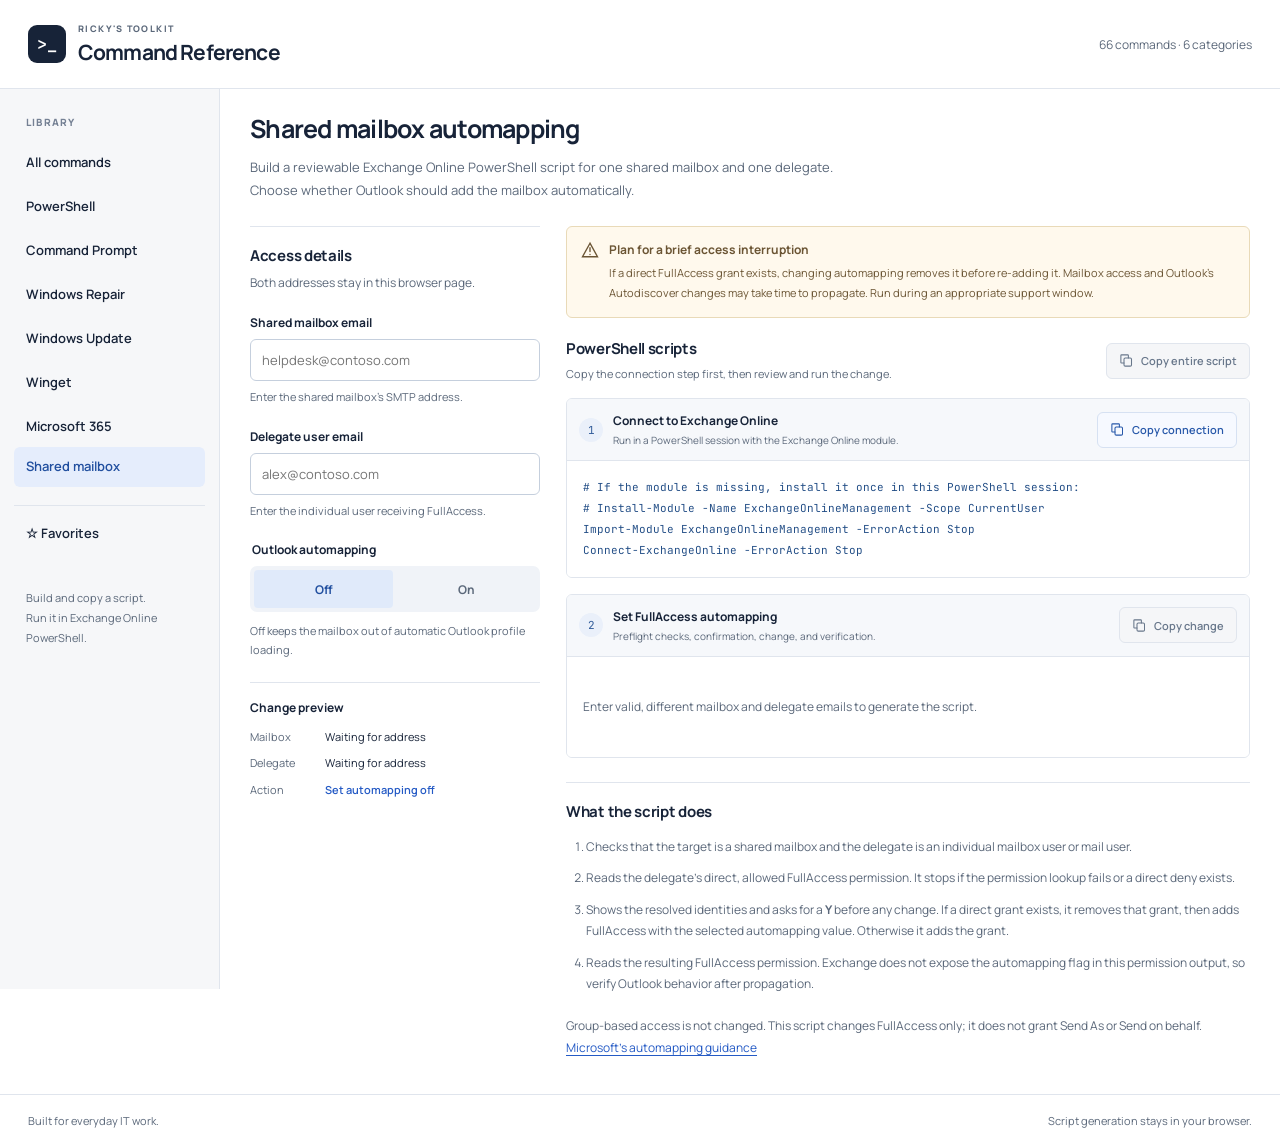
==== shared-mailbox-automapping.html @ ddc7a11f "Added Shared Mailbox" ====
<!DOCTYPE html>
<html lang="en">
<head>
  <meta charset="UTF-8">
  <meta name="viewport" content="width=device-width, initial-scale=1.0">
  <meta name="description" content="Build and copy an Exchange Online PowerShell script to set shared mailbox FullAccess automapping for an individual delegate.">
  <meta name="theme-color" content="#f6f8fc">
  <title>Shared mailbox automapping | Command Reference</title>
  <link rel="icon" type="image/png" href="/favicon.png">
  <link rel="preconnect" href="https://fonts.googleapis.com">
  <link rel="preconnect" href="https://fonts.gstatic.com" crossorigin>
  <link href="https://fonts.googleapis.com/css2?family=JetBrains+Mono:wght@400;600&family=Manrope:wght@400;500;600;700;800&display=swap" rel="stylesheet">
  <link rel="stylesheet" href="styles.css?v=7239e7bd9263">
  <link rel="stylesheet" href="mailbox.css?v=4a0f2095b883">
  <script src="commands.js?v=1d3e3747048d" defer></script>
  <script src="mailbox.js?v=70ed9d4d3bc2" defer></script>
</head>
<body class="mailbox-page">
  <a class="skip-link" href="#mailboxTool">Skip to mailbox tool</a>
  <div class="container">
    <header class="header">
      <div class="brand"><span class="brand-icon" aria-hidden="true">&gt;_</span><div><p class="eyebrow">RICKY'S TOOLKIT</p><a class="site-title" href="index.html">Command Reference</a></div></div>
      <p class="catalog-summary" id="catalogSummary"></p>
    </header>
    <div class="workspace">
      <aside class="sidebar" aria-label="Library navigation"><p class="nav-label">LIBRARY</p><nav id="filters" aria-label="Command categories"></nav><a class="library-tool-link" href="shared-mailbox-automapping.html" aria-current="page">Shared mailbox</a><a class="library-favorites-link" href="index.html#favorites">☆ Favorites</a><p class="sidebar-help">Build and copy a script.<br>Run it in Exchange Online PowerShell.</p></aside>
      <main class="library mailbox-tool" id="mailboxTool" tabindex="-1">
        <label class="mobile-category tool-category" for="toolCategory">Library<select id="toolCategory"></select></label>

    <div class="intro"><h1 class="tool-title">Shared mailbox automapping</h1><p>Build a reviewable Exchange Online PowerShell script for one shared mailbox and one delegate. Choose whether Outlook should add the mailbox automatically.</p></div>
    <div class="mailbox-workspace">
      <section class="panel form-panel" aria-labelledby="details-title">
        <header><h2 id="details-title">Access details</h2><p class="sub">Both addresses stay in this browser page.</p></header>
        <div class="field"><label class="field-label" for="mailbox">Shared mailbox email</label><input class="text-input" id="mailbox" type="email" inputmode="email" autocomplete="off" spellcheck="false" placeholder="helpdesk@contoso.com" aria-describedby="mailbox-hint" required><p class="hint" id="mailbox-hint">Enter the shared mailbox’s SMTP address.</p></div>
        <div class="field"><label class="field-label" for="delegate">Delegate user email</label><input class="text-input" id="delegate" type="email" inputmode="email" autocomplete="off" spellcheck="false" placeholder="alex@contoso.com" aria-describedby="delegate-hint" required><p class="hint" id="delegate-hint">Enter the individual user receiving FullAccess.</p></div>
        <fieldset><legend>Outlook automapping</legend><div class="segmented"><label><input type="radio" name="automapping" value="false" checked><span>Off</span></label><label><input type="radio" name="automapping" value="true"><span>On</span></label></div><p class="choice-note" id="choice-note">Off keeps the mailbox out of automatic Outlook profile loading.</p></fieldset>
        <div class="summary" aria-live="polite"><p class="summary-title">Change preview</p><dl><div><dt>Mailbox</dt><dd id="summary-mailbox">Waiting for address</dd></div><div><dt>Delegate</dt><dd id="summary-delegate">Waiting for address</dd></div><div><dt>Action</dt><dd id="summary-action">Set automapping off</dd></div></dl></div>
      </section>
      <section class="outputs" aria-labelledby="scripts-title">
        <div class="caution" role="note"><svg width="18" height="18" viewBox="0 0 24 24" fill="none" stroke="currentColor" stroke-width="1.8" aria-hidden="true"><path d="M12 3 2 21h20L12 3Z"/><path d="M12 9v5m0 4h.01" stroke-linecap="round"/></svg><div><strong>Plan for a brief access interruption</strong><p>If a direct FullAccess grant exists, changing automapping removes it before re-adding it. Mailbox access and Outlook’s Autodiscover changes may take time to propagate. Run during an appropriate support window.</p></div></div>
        <div class="outputs-heading"><div><h2 id="scripts-title">PowerShell scripts</h2><p>Copy the connection step first, then review and run the change.</p></div><div class="actions"><button class="button primary" id="copy-all" type="button" disabled><svg viewBox="0 0 24 24" fill="none" stroke="currentColor" stroke-width="1.7" aria-hidden="true"><rect x="8" y="8" width="12" height="13" rx="2"/><path d="M15 8V4a1 1 0 0 0-1-1H4a1 1 0 0 0-1 1v11a1 1 0 0 0 1 1h4" stroke-linecap="round"/></svg>Copy entire script</button></div></div>
        <article class="panel script-panel" aria-labelledby="connect-title"><div class="script-head"><div class="script-heading"><span class="step" aria-hidden="true">1</span><div><h3 id="connect-title">Connect to Exchange Online</h3><p>Run in a PowerShell session with the Exchange Online module.</p></div></div><button class="button" id="copy-connect" type="button"><svg viewBox="0 0 24 24" fill="none" stroke="currentColor" stroke-width="1.7" aria-hidden="true"><rect x="8" y="8" width="12" height="13" rx="2"/><path d="M15 8V4a1 1 0 0 0-1-1H4a1 1 0 0 0-1 1v11a1 1 0 0 0 1 1h4" stroke-linecap="round"/></svg>Copy connection</button></div><pre id="connect-code" tabindex="0"></pre></article>
        <article class="panel script-panel" aria-labelledby="change-title"><div class="script-head"><div class="script-heading"><span class="step" aria-hidden="true">2</span><div><h3 id="change-title">Set FullAccess automapping</h3><p>Preflight checks, confirmation, change, and verification.</p></div></div><button class="button" id="copy-change" type="button" disabled><svg viewBox="0 0 24 24" fill="none" stroke="currentColor" stroke-width="1.7" aria-hidden="true"><rect x="8" y="8" width="12" height="13" rx="2"/><path d="M15 8V4a1 1 0 0 0-1-1H4a1 1 0 0 0-1 1v11a1 1 0 0 0 1 1h4" stroke-linecap="round"/></svg>Copy change</button></div><pre id="change-code" class="empty" tabindex="0">Enter valid mailbox and delegate emails to generate the script.</pre></article>
        <div class="explainer"><h2>What the script does</h2><ol><li>Checks that the target is a shared mailbox and the delegate is an individual mailbox user or mail user.</li><li>Reads the delegate’s direct, allowed FullAccess permission. It stops if the permission lookup fails or a direct deny exists.</li><li>Shows the resolved identities and asks for a <strong>Y</strong> before any change. If a direct grant exists, it removes that grant, then adds FullAccess with the selected automapping value. Otherwise it adds the grant.</li><li>Reads the resulting FullAccess permission. Exchange does not expose the automapping flag in this permission output, so verify Outlook behavior after propagation.</li></ol></div>
        <p class="foot">Group-based access is not changed. This script changes FullAccess only; it does not grant Send As or Send on behalf. <a href="https://learn.microsoft.com/en-us/powershell/module/exchangepowershell/add-mailboxpermission?view=exchange-ps" target="_blank" rel="noopener noreferrer">Microsoft’s automapping guidance</a></p>
      </section>
    </div>
  
        <noscript><p>Enable JavaScript to generate and copy the mailbox scripts.</p></noscript>
      </main>
    </div>
    <footer>Built for everyday IT work. <span>Script generation stays in your browser.</span></footer>
  </div>
  <div id="copy-status" role="status" aria-live="polite" aria-atomic="true"></div>
</body>
</html>
---- styles.css ----
:root { color-scheme:light; --ink:#172338; --muted:#5b687a; --blue:#245ac5; --border:#e0e5ed; font-family:'Manrope',sans-serif; color:var(--ink); background:#fff; }
* { box-sizing:border-box; }
body { margin:0; }
button,input,select { font:inherit; }
button { cursor:pointer; color:var(--ink); background:#fff; border:1px solid var(--border); border-radius:6px; min-height:34px; padding:6px 12px; font-weight:600; }
button:hover { background:#f0f4fa; }
:focus-visible { outline:3px solid #3478ed; outline-offset:2px; }
[hidden] { display:none!important; }
a { color:var(--blue); text-underline-offset:3px; }
.container { max-width:1600px; margin:auto; }
.header { display:flex; align-items:center; justify-content:space-between; gap:16px; padding:22px 28px; border-bottom:1px solid var(--border); }
.brand { display:flex; align-items:center; gap:12px; }
.brand-icon { display:grid; place-items:center; width:38px; height:38px; border-radius:9px; color:#fff; background:var(--ink); font:600 17px 'JetBrains Mono',monospace; flex-shrink:0; }
.eyebrow { margin:0 0 3px; font-size:9px; letter-spacing:.16em; font-weight:800; color:var(--muted); }
h1 { font-size:21px; letter-spacing:-.04em; margin:0; }
.catalog-summary { font-size:12px; color:var(--muted); }
.workspace { display:grid; grid-template-columns:220px minmax(0,1fr); min-height:calc(100vh - 155px); }
.sidebar { background:#f6f7f9; border-right:1px solid var(--border); padding:26px 14px; position:sticky; top:0; align-self:start; height:100vh; max-height:100vh; overflow:auto; }
.nav-label { font-size:10px; font-weight:800; color:#758194; letter-spacing:.12em; margin:0 12px 14px; }
#filters { display:flex; flex-direction:column; gap:4px; }
#filters button { text-align:left; border:0; background:transparent; font-size:13px; padding:10px 12px; min-height:40px; }
#filters button:hover { background:#eaeef5; }
#filters button[aria-pressed='true'] { background:#e5edfc; color:#214f9f; }
#favoritesOnly { width:100%; text-align:left; border:0; border-top:1px solid var(--border); border-radius:0; margin-top:18px; padding:18px 12px 12px; background:transparent; font-size:13px; }
#favoritesOnly[aria-pressed='true'] { color:var(--blue); background:#e5edfc; }
.sidebar-help { font-size:11px; line-height:1.8; color:var(--muted); padding:12px; margin-top:24px; }
.library { min-width:0; padding:24px 30px; }
.search-panel { position:sticky; top:0; z-index:5; padding:12px 0; margin-top:-12px; background:#fff; }
.search-box { display:flex; gap:10px; align-items:center; background:#f6f8fb; border:1px solid #d5dce7; border-radius:8px; padding:0 12px; }
.search-box:focus-within { border-color:var(--blue); box-shadow:0 0 0 3px #245ac515; }
.search-icon { font-size:24px; color:var(--muted); }
input { border:0; background:transparent; width:100%; min-width:0; padding:12px 0; font-size:14px; color:var(--ink); }
input:focus { outline:none; }
input::-webkit-search-cancel-button { display:none; }
#clearSearch { border:0; font-size:12px; background:transparent; }
kbd { font:11px 'JetBrains Mono',monospace; border:1px solid var(--border); padding:3px 6px; border-radius:4px; color:var(--muted); background:white; }
.mobile-category { display:none; }
.results-toolbar { display:flex; align-items:center; justify-content:space-between; gap:12px; padding:10px 0 20px; }
#resultCount { font-size:12px; color:var(--muted); margin:0; }
.results-hint { font-size:11px; color:#6c788a; }
.category-section { margin-bottom:28px; }
.category-header { display:flex; align-items:center; gap:9px; margin-bottom:10px; }
h2 { margin:0; font-size:15px; letter-spacing:-.02em; }
.category-count { font-size:11px; padding:2px 6px; background:#f0f3f8; border-radius:4px; color:var(--muted); }
.command-list { margin:0; padding:0; list-style:none; border-top:1px solid var(--border); }
.command-row { border-bottom:1px solid var(--border); scroll-margin-top:90px; }
.command-row:target { background:#f5f8ff; }
.row-summary { display:flex; align-items:center; gap:8px; min-height:58px; padding:6px 4px; }
.row-summary:hover { background:#f8faff; }
.favorite-btn { flex-shrink:0; font-size:19px; padding:3px 5px; min-width:28px; border:0; background:transparent; color:#7b8798; }
.favorite-btn[aria-pressed='true'] { color:#a36a12; }
.row-toggle { display:flex; align-items:center; gap:18px; min-width:0; flex:1; border:0; background:transparent; text-align:left; padding:9px 0; border-radius:3px; }
.row-toggle:hover { background:transparent; }
.row-name { width:235px; flex-shrink:0; font-size:13px; font-weight:700; line-height:1.5; }
.code-preview { min-width:0; flex:1; overflow:hidden; white-space:nowrap; text-overflow:ellipsis; font:12px 'JetBrains Mono',monospace; color:#5b6c83; font-weight:400; }
.chevron { font-size:22px; color:#7c899d; line-height:1; }
.row-toggle[aria-expanded='true'] .chevron { transform:rotate(90deg); }
.row-actions { flex-shrink:0; }
.row-actions button { font-size:12px; color:#2758a9; background:#f6f9ff; border-color:#d6e1f2; min-width:62px; }
.row-actions button:hover { background:#e7effd; }
.row-details { padding:10px 20px 20px 40px; background:#f9fbfe; border-top:1px solid #edf1f6; }
.badges { display:flex; flex-wrap:wrap; gap:6px; margin-bottom:12px; }
.badge { padding:3px 7px; font-size:11px; color:#50617a; border-radius:4px; background:#eaf0f8; }
.badge.attention { color:#854d0e; background:#fff1d0; }
pre { font:13px/1.8 'JetBrains Mono',monospace; color:#244f87; margin:0 0 12px; padding:14px; background:white; border:1px solid #dfe6ef; border-radius:6px; overflow-x:auto; white-space:pre-wrap; overflow-wrap:anywhere; }
pre.nowrap { white-space:pre; overflow-wrap:normal; }
.command-description { font-size:13px; color:var(--muted); line-height:1.7; margin:0 0 12px; }
.card-footer { display:flex; align-items:center; flex-wrap:wrap; gap:18px; font-size:12px; }
.card-footer button { border:0; color:var(--blue); background:transparent; font-size:12px; padding:3px 0; }
.card-footer a { text-decoration:none; }
.card-footer a:hover { text-decoration:underline; }
.reviewed { font-size:11px; color:var(--muted); }
.workflow-label { font-size:10px; color:#526d94; background:#edf3fd; border-radius:4px; padding:3px 6px; margin-left:auto; }
.workflow-note { margin:0 0 12px; font-size:12px; line-height:1.7; color:var(--muted); }
.step-number { width:24px; height:24px; display:grid; place-items:center; flex-shrink:0; font:600 11px 'JetBrains Mono',monospace; background:#eaf0fa; border:1px solid #d9e2ef; border-radius:50%; color:#305b99; }
.workflow .row-toggle { gap:12px; }
.workflow .row-name { width:210px; }
#noResults { text-align:center; padding:50px 16px; color:var(--muted); font-size:13px; }
footer { padding:18px 28px; display:flex; justify-content:space-between; gap:12px; border-top:1px solid var(--border); font-size:11px; color:var(--muted); }
#copyStatus:not(:empty) { position:fixed; bottom:20px; left:50%; transform:translateX(-50%); width:max-content; max-width:calc(100% - 24px); padding:12px 18px; border-radius:8px; background:var(--ink); color:#fff; font-size:13px; z-index:10; }
.sr-only { position:absolute; width:1px; height:1px; padding:0; overflow:hidden; clip:rect(0,0,0,0); white-space:nowrap; }
.skip-link { position:fixed; top:-100px; left:12px; padding:12px; background:white; z-index:20; }
.skip-link:focus { top:12px; }
.library-tool-link,#filters a,.library-favorites-link { display:block; color:var(--ink); text-decoration:none; font-size:13px; font-weight:600; padding:10px 12px; border-radius:6px; min-height:40px; }
.library-tool-link:hover,#filters a:hover,.library-favorites-link:hover { background:#eaeef5; }
.library-tool-link[aria-current='page'] { background:#e5edfc; color:#214f9f; }
.library-favorites-link { margin-top:18px; border-top:1px solid var(--border); padding-top:18px; border-radius:0; }
@media(max-width:700px) { .sidebar>.library-tool-link { display:inline-block; } .mailbox-page .sidebar>.library-tool-link { display:none; } .library-favorites-link { display:inline-block; margin:0; border:0; padding:10px 0; } }
@media(max-width:1100px) { .workspace { grid-template-columns:190px minmax(0,1fr); } .library { padding:22px; } .row-toggle { gap:8px; flex-wrap:wrap; position:relative; padding-right:20px; } .row-name,.workflow .row-name { width:auto; flex:1; } .code-preview { flex-basis:100%; font-size:11px; } .chevron { position:absolute; right:0; top:10px; } .workflow .code-preview { margin-left:36px; } }
@media(max-width:700px) { .header { padding:18px 16px; } h1 { font-size:18px; } .catalog-summary { display:none; } .workspace { display:block; } .sidebar { height:auto; position:static; padding:0 16px; border-right:0; border-bottom:1px solid var(--border); background:#f6f7f9; } .nav-label,#filters,.sidebar-help { display:none; } #favoritesOnly { margin:0; border:0; padding:10px 0; width:auto; min-height:44px; } .library { padding:16px; } .search-panel { padding:10px 0; } .mobile-category { display:flex; align-items:center; gap:12px; font-size:12px; margin-top:10px; color:var(--muted); } select { flex:1; min-width:0; padding:8px; min-height:40px; background:white; border:1px solid var(--border); border-radius:6px; color:var(--ink); } .results-hint { display:none; } .results-toolbar { padding:8px 0 18px; } .row-summary { gap:4px; padding:6px 0; } .row-name { font-size:12px; } .favorite-btn { min-width:24px; padding:3px; min-height:44px; } .row-actions button { padding:6px 8px; min-width:52px; min-height:44px; } .row-details { padding:14px 10px; } .search-box kbd { display:none; } footer { padding:16px; flex-direction:column; } .command-row { scroll-margin-top:140px; } }
@media(prefers-reduced-motion:reduce) { *,*::before,*::after { scroll-behavior:auto!important; transition:none!important; animation:none!important; } }
---- mailbox.css ----
.site-title { color:var(--ink); text-decoration:none; font-size:21px; font-weight:700; letter-spacing:-.04em; }
.mailbox-tool { font-size:13px; }
.mailbox-tool .intro { margin-bottom:24px; max-width:75ch; }
.mailbox-tool .tool-title { font-size:25px; line-height:1.3; margin:0 0 10px; letter-spacing:-.03em; }
.mailbox-tool .intro p { color:var(--muted); font-size:13px; line-height:1.8; margin:0; }
.mailbox-workspace { display:grid; grid-template-columns:290px minmax(0,1fr); gap:26px; align-items:start; }
.mailbox-tool .form-panel { border-top:1px solid var(--border); padding-top:18px; position:sticky; top:22px; }
.mailbox-tool h2 { font-size:15px; line-height:1.5; margin:0 0 5px; }
.mailbox-tool .sub { color:var(--muted); font-size:12px; line-height:1.6; margin:0; }
.mailbox-tool .field { margin-top:22px; }
.mailbox-tool .field-label,.mailbox-tool legend { display:block; font-size:12px; font-weight:700; margin-bottom:8px; }
.mailbox-tool .text-input { width:100%; min-width:0; height:42px; padding:0 11px; border:1px solid #c5cfdd; border-radius:6px; background:#fff; color:var(--ink); font-size:13px; caret-color:var(--blue); }
.mailbox-tool .text-input:focus { outline:2px solid var(--blue); outline-offset:2px; }
.mailbox-tool .text-input[aria-invalid='true'] { border-color:#ad3a2b; }
.mailbox-tool .hint { color:var(--muted); font-size:11px; line-height:1.6; margin:7px 0 0; }
.mailbox-tool .hint.error { color:#a02f28; }
.mailbox-tool fieldset { border:0; margin:22px 0 0; padding:0; min-width:0; }
.mailbox-tool .segmented { display:grid; grid-template-columns:1fr 1fr; gap:4px; background:#f0f3f8; padding:4px; border-radius:7px; }
.mailbox-tool .segmented label { position:relative; }
.mailbox-tool .segmented input { position:absolute; opacity:0; inset:0; width:100%; height:100%; margin:0; cursor:pointer; }
.mailbox-tool .segmented span { display:grid; place-items:center; min-height:38px; color:var(--muted); border-radius:4px; font-weight:700; font-size:12px; }
.mailbox-tool .segmented input:checked+span { background:#e0eafa; color:#214f9f; }
.mailbox-tool .segmented input:focus-visible+span { outline:3px solid #3478ed; outline-offset:2px; }
.mailbox-tool .choice-note { font-size:11px; color:var(--muted); line-height:1.7; margin:10px 0 0; }
.mailbox-tool .summary { border-top:1px solid var(--border); padding-top:16px; margin-top:22px; }
.mailbox-tool .summary-title { font-size:12px; font-weight:700; margin:0 0 12px; }
.mailbox-tool dl { margin:0; display:grid; gap:9px; }
.mailbox-tool dl div { display:grid; grid-template-columns:65px minmax(0,1fr); gap:10px; font-size:11px; line-height:1.6; }
.mailbox-tool dt { color:var(--muted); }
.mailbox-tool dd { margin:0; overflow-wrap:anywhere; }
#summary-action { color:var(--blue); font-weight:600; }
.mailbox-tool .outputs { min-width:0; }
.mailbox-tool .caution { display:flex; gap:10px; padding:14px; background:#fff9ed; border:1px solid #e9dab8; border-radius:6px; margin-bottom:20px; color:#6b5534; }
.mailbox-tool .caution svg { flex-shrink:0; }
.mailbox-tool .caution strong { display:block; font-size:12px; margin-bottom:5px; }
.mailbox-tool .caution p { font-size:11px; line-height:1.8; margin:0; }
.mailbox-tool .outputs-heading { display:flex; flex-wrap:wrap; justify-content:space-between; align-items:center; gap:12px; margin-bottom:14px; }
.mailbox-tool .outputs-heading p { font-size:11px; color:var(--muted); line-height:1.7; margin:0; }
.mailbox-tool .button { display:inline-flex; align-items:center; justify-content:center; gap:7px; font-size:11px; min-height:36px; color:#2758a9; background:#f6f9ff; border:1px solid #d6e1f2; }
.mailbox-tool .button svg { width:15px; height:15px; }
.mailbox-tool .button:hover:not(:disabled) { background:#e7effd; }
.mailbox-tool .button:disabled { color:#68778b; background:#f5f6f8; border-color:#e0e5ed; cursor:not-allowed; }
.mailbox-tool .primary:not(:disabled) { color:white; background:var(--blue); border-color:var(--blue); }
.mailbox-tool .primary:hover:not(:disabled) { background:#1c489f; }
.mailbox-tool .script-panel { border:1px solid var(--border); border-radius:6px; overflow:hidden; margin-bottom:16px; }
.mailbox-tool .script-head { display:flex; align-items:center; justify-content:space-between; gap:12px; padding:12px; background:#f6f8fb; border-bottom:1px solid var(--border); }
.mailbox-tool .script-heading { display:flex; align-items:center; gap:10px; min-width:0; }
.mailbox-tool .step { flex-shrink:0; display:grid; place-items:center; width:24px; height:24px; background:#eaf0fa; color:#305b99; border-radius:50%; font:11px 'JetBrains Mono',monospace; }
.mailbox-tool h3 { font-size:12px; line-height:1.6; margin:0; }
.mailbox-tool .script-head p { margin:2px 0 0; font-size:10px; color:var(--muted); line-height:1.6; }
.mailbox-tool .script-head .button { flex-shrink:0; }
.mailbox-tool pre { font:11px/1.9 'JetBrains Mono',monospace; color:#244f87; border:0; border-radius:0; margin:0; padding:16px; max-height:380px; overflow:auto; white-space:pre; overflow-wrap:normal; tab-size:2; scrollbar-color:#aab8cd #f6f8fb; }
.mailbox-tool pre.empty { white-space:pre-wrap; color:var(--muted); font:12px/1.8 'Manrope',sans-serif; min-height:100px; display:flex; align-items:center; }
.mailbox-tool .explainer { margin-top:24px; border-top:1px solid var(--border); padding-top:18px; }
.mailbox-tool .explainer ol { margin:12px 0 0; padding-left:20px; display:grid; gap:10px; }
.mailbox-tool .explainer li,.mailbox-tool .foot { font-size:12px; line-height:1.8; color:var(--muted); }
.mailbox-tool .foot { margin-top:20px; }
#copy-status { position:fixed; bottom:20px; left:50%; transform:translateX(-50%); max-width:calc(100% - 24px); width:max-content; padding:12px 18px; border-radius:8px; background:var(--ink); color:#fff; font-size:13px; opacity:0; pointer-events:none; z-index:10; }
#copy-status.show { opacity:1; }
.mailbox-page ::selection { background:#dce8fc; color:var(--ink); }
@media(max-width:1150px) { .mailbox-workspace { grid-template-columns:1fr; gap:22px; } .mailbox-tool .form-panel { position:static; display:grid; grid-template-columns:1fr 1fr; column-gap:22px; } .mailbox-tool .form-panel>header,.mailbox-tool .summary { grid-column:1/-1; } .mailbox-tool .summary dl { grid-template-columns:1fr 1fr; } }
@media(max-width:700px) { .tool-category { margin:0 0 22px; } .site-title { font-size:18px; } .mailbox-tool .tool-title { font-size:22px; } .mailbox-tool .script-head p { display:none; } }
@media(max-width:480px) { .mailbox-tool .form-panel { display:block; } .mailbox-tool .summary dl { grid-template-columns:1fr; } .mailbox-tool .text-input { font-size:16px; min-height:44px; } .mailbox-tool .button { min-height:44px; } .mailbox-tool .script-head { flex-wrap:wrap; } .mailbox-tool .script-head .button { margin-left:34px; } }
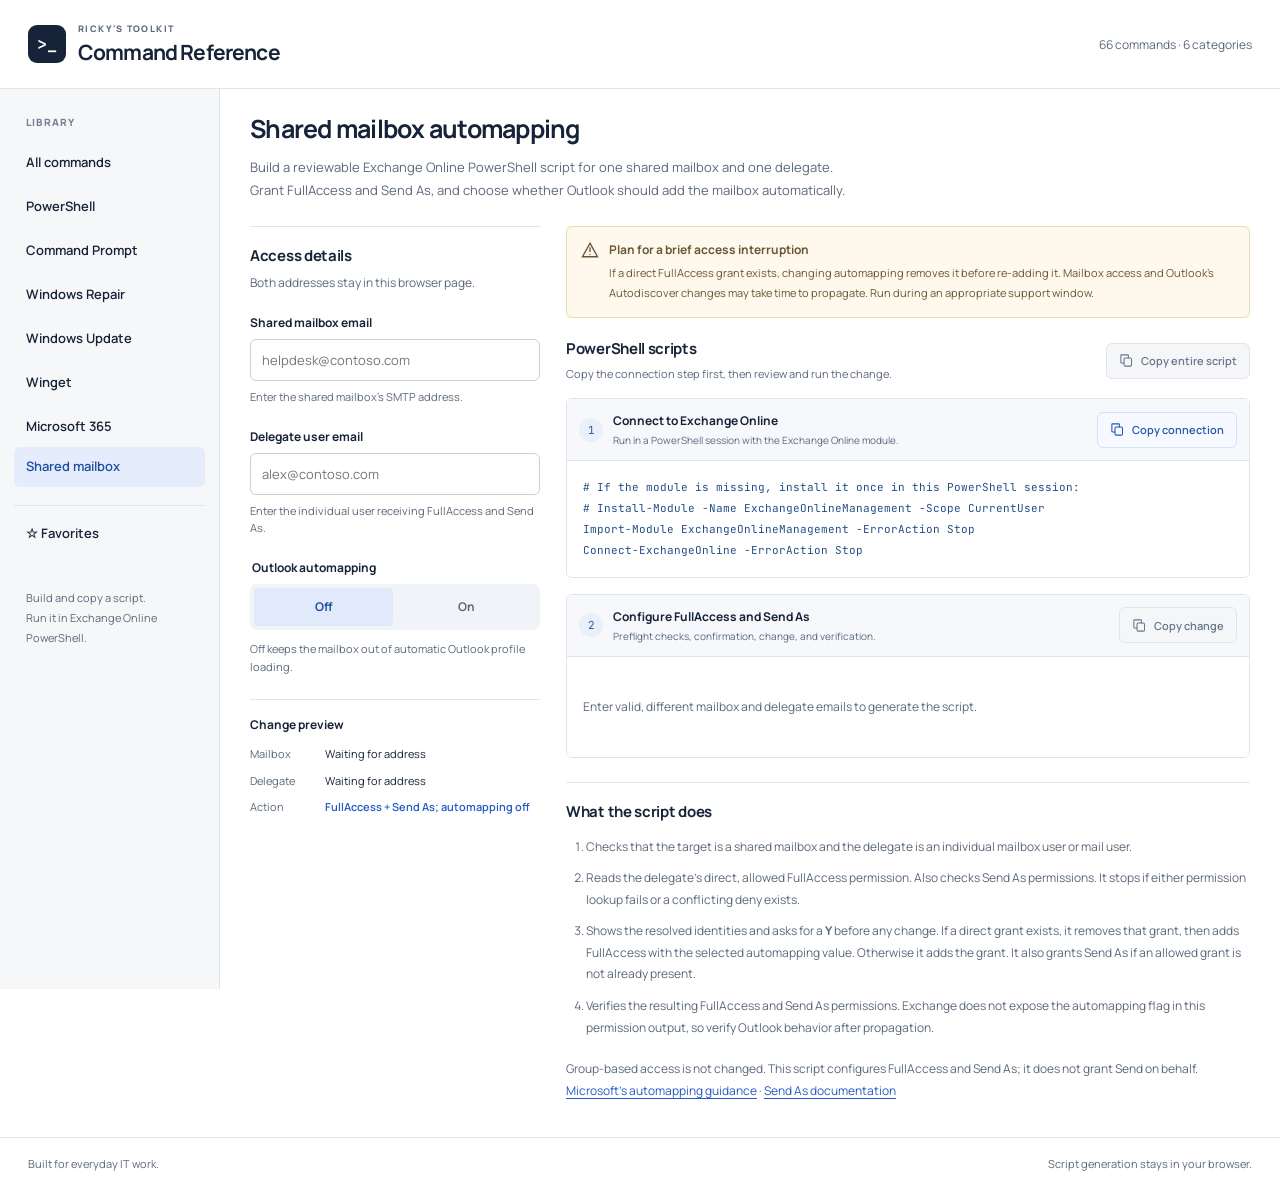
==== commit bdf6518f: "Shared Mailbox Added Send As permissions" ====
--- a/shared-mailbox-automapping.html
+++ b/shared-mailbox-automapping.html
@@ -3,7 +3,7 @@
 <head>
   <meta charset="UTF-8">
   <meta name="viewport" content="width=device-width, initial-scale=1.0">
-  <meta name="description" content="Build and copy an Exchange Online PowerShell script to set shared mailbox FullAccess automapping for an individual delegate.">
+  <meta name="description" content="Build and copy an Exchange Online PowerShell script to configure shared mailbox FullAccess, automapping, and Send As permissions for an individual delegate.">
   <meta name="theme-color" content="#f6f8fc">
   <title>Shared mailbox automapping | Command Reference</title>
   <link rel="icon" type="image/png" href="/favicon.png">
@@ -13,7 +13,7 @@
   <link rel="stylesheet" href="styles.css?v=7239e7bd9263">
   <link rel="stylesheet" href="mailbox.css?v=4a0f2095b883">
   <script src="commands.js?v=1d3e3747048d" defer></script>
-  <script src="mailbox.js?v=70ed9d4d3bc2" defer></script>
+  <script src="mailbox.js?v=ee0832e4cbb3" defer></script>
 </head>
 <body class="mailbox-page">
   <a class="skip-link" href="#mailboxTool">Skip to mailbox tool</a>
@@ -27,22 +27,22 @@
       <main class="library mailbox-tool" id="mailboxTool" tabindex="-1">
         <label class="mobile-category tool-category" for="toolCategory">Library<select id="toolCategory"></select></label>
 
-    <div class="intro"><h1 class="tool-title">Shared mailbox automapping</h1><p>Build a reviewable Exchange Online PowerShell script for one shared mailbox and one delegate. Choose whether Outlook should add the mailbox automatically.</p></div>
+    <div class="intro"><h1 class="tool-title">Shared mailbox automapping</h1><p>Build a reviewable Exchange Online PowerShell script for one shared mailbox and one delegate. Grant FullAccess and Send As, and choose whether Outlook should add the mailbox automatically.</p></div>
     <div class="mailbox-workspace">
       <section class="panel form-panel" aria-labelledby="details-title">
         <header><h2 id="details-title">Access details</h2><p class="sub">Both addresses stay in this browser page.</p></header>
         <div class="field"><label class="field-label" for="mailbox">Shared mailbox email</label><input class="text-input" id="mailbox" type="email" inputmode="email" autocomplete="off" spellcheck="false" placeholder="helpdesk@contoso.com" aria-describedby="mailbox-hint" required><p class="hint" id="mailbox-hint">Enter the shared mailbox’s SMTP address.</p></div>
-        <div class="field"><label class="field-label" for="delegate">Delegate user email</label><input class="text-input" id="delegate" type="email" inputmode="email" autocomplete="off" spellcheck="false" placeholder="alex@contoso.com" aria-describedby="delegate-hint" required><p class="hint" id="delegate-hint">Enter the individual user receiving FullAccess.</p></div>
+        <div class="field"><label class="field-label" for="delegate">Delegate user email</label><input class="text-input" id="delegate" type="email" inputmode="email" autocomplete="off" spellcheck="false" placeholder="alex@contoso.com" aria-describedby="delegate-hint" required><p class="hint" id="delegate-hint">Enter the individual user receiving FullAccess and Send As.</p></div>
         <fieldset><legend>Outlook automapping</legend><div class="segmented"><label><input type="radio" name="automapping" value="false" checked><span>Off</span></label><label><input type="radio" name="automapping" value="true"><span>On</span></label></div><p class="choice-note" id="choice-note">Off keeps the mailbox out of automatic Outlook profile loading.</p></fieldset>
-        <div class="summary" aria-live="polite"><p class="summary-title">Change preview</p><dl><div><dt>Mailbox</dt><dd id="summary-mailbox">Waiting for address</dd></div><div><dt>Delegate</dt><dd id="summary-delegate">Waiting for address</dd></div><div><dt>Action</dt><dd id="summary-action">Set automapping off</dd></div></dl></div>
+        <div class="summary" aria-live="polite"><p class="summary-title">Change preview</p><dl><div><dt>Mailbox</dt><dd id="summary-mailbox">Waiting for address</dd></div><div><dt>Delegate</dt><dd id="summary-delegate">Waiting for address</dd></div><div><dt>Action</dt><dd id="summary-action">FullAccess + Send As; automapping off</dd></div></dl></div>
       </section>
       <section class="outputs" aria-labelledby="scripts-title">
         <div class="caution" role="note"><svg width="18" height="18" viewBox="0 0 24 24" fill="none" stroke="currentColor" stroke-width="1.8" aria-hidden="true"><path d="M12 3 2 21h20L12 3Z"/><path d="M12 9v5m0 4h.01" stroke-linecap="round"/></svg><div><strong>Plan for a brief access interruption</strong><p>If a direct FullAccess grant exists, changing automapping removes it before re-adding it. Mailbox access and Outlook’s Autodiscover changes may take time to propagate. Run during an appropriate support window.</p></div></div>
         <div class="outputs-heading"><div><h2 id="scripts-title">PowerShell scripts</h2><p>Copy the connection step first, then review and run the change.</p></div><div class="actions"><button class="button primary" id="copy-all" type="button" disabled><svg viewBox="0 0 24 24" fill="none" stroke="currentColor" stroke-width="1.7" aria-hidden="true"><rect x="8" y="8" width="12" height="13" rx="2"/><path d="M15 8V4a1 1 0 0 0-1-1H4a1 1 0 0 0-1 1v11a1 1 0 0 0 1 1h4" stroke-linecap="round"/></svg>Copy entire script</button></div></div>
         <article class="panel script-panel" aria-labelledby="connect-title"><div class="script-head"><div class="script-heading"><span class="step" aria-hidden="true">1</span><div><h3 id="connect-title">Connect to Exchange Online</h3><p>Run in a PowerShell session with the Exchange Online module.</p></div></div><button class="button" id="copy-connect" type="button"><svg viewBox="0 0 24 24" fill="none" stroke="currentColor" stroke-width="1.7" aria-hidden="true"><rect x="8" y="8" width="12" height="13" rx="2"/><path d="M15 8V4a1 1 0 0 0-1-1H4a1 1 0 0 0-1 1v11a1 1 0 0 0 1 1h4" stroke-linecap="round"/></svg>Copy connection</button></div><pre id="connect-code" tabindex="0"></pre></article>
-        <article class="panel script-panel" aria-labelledby="change-title"><div class="script-head"><div class="script-heading"><span class="step" aria-hidden="true">2</span><div><h3 id="change-title">Set FullAccess automapping</h3><p>Preflight checks, confirmation, change, and verification.</p></div></div><button class="button" id="copy-change" type="button" disabled><svg viewBox="0 0 24 24" fill="none" stroke="currentColor" stroke-width="1.7" aria-hidden="true"><rect x="8" y="8" width="12" height="13" rx="2"/><path d="M15 8V4a1 1 0 0 0-1-1H4a1 1 0 0 0-1 1v11a1 1 0 0 0 1 1h4" stroke-linecap="round"/></svg>Copy change</button></div><pre id="change-code" class="empty" tabindex="0">Enter valid mailbox and delegate emails to generate the script.</pre></article>
-        <div class="explainer"><h2>What the script does</h2><ol><li>Checks that the target is a shared mailbox and the delegate is an individual mailbox user or mail user.</li><li>Reads the delegate’s direct, allowed FullAccess permission. It stops if the permission lookup fails or a direct deny exists.</li><li>Shows the resolved identities and asks for a <strong>Y</strong> before any change. If a direct grant exists, it removes that grant, then adds FullAccess with the selected automapping value. Otherwise it adds the grant.</li><li>Reads the resulting FullAccess permission. Exchange does not expose the automapping flag in this permission output, so verify Outlook behavior after propagation.</li></ol></div>
-        <p class="foot">Group-based access is not changed. This script changes FullAccess only; it does not grant Send As or Send on behalf. <a href="https://learn.microsoft.com/en-us/powershell/module/exchangepowershell/add-mailboxpermission?view=exchange-ps" target="_blank" rel="noopener noreferrer">Microsoft’s automapping guidance</a></p>
+        <article class="panel script-panel" aria-labelledby="change-title"><div class="script-head"><div class="script-heading"><span class="step" aria-hidden="true">2</span><div><h3 id="change-title">Configure FullAccess and Send As</h3><p>Preflight checks, confirmation, change, and verification.</p></div></div><button class="button" id="copy-change" type="button" disabled><svg viewBox="0 0 24 24" fill="none" stroke="currentColor" stroke-width="1.7" aria-hidden="true"><rect x="8" y="8" width="12" height="13" rx="2"/><path d="M15 8V4a1 1 0 0 0-1-1H4a1 1 0 0 0-1 1v11a1 1 0 0 0 1 1h4" stroke-linecap="round"/></svg>Copy change</button></div><pre id="change-code" class="empty" tabindex="0">Enter valid mailbox and delegate emails to generate the script.</pre></article>
+        <div class="explainer"><h2>What the script does</h2><ol><li>Checks that the target is a shared mailbox and the delegate is an individual mailbox user or mail user.</li><li>Reads the delegate’s direct, allowed FullAccess permission. Also checks Send As permissions. It stops if either permission lookup fails or a conflicting deny exists.</li><li>Shows the resolved identities and asks for a <strong>Y</strong> before any change. If a direct grant exists, it removes that grant, then adds FullAccess with the selected automapping value. Otherwise it adds the grant. It also grants Send As if an allowed grant is not already present.</li><li>Verifies the resulting FullAccess and Send As permissions. Exchange does not expose the automapping flag in this permission output, so verify Outlook behavior after propagation.</li></ol></div>
+        <p class="foot">Group-based access is not changed. This script configures FullAccess and Send As; it does not grant Send on behalf. <a href="https://learn.microsoft.com/en-us/powershell/module/exchangepowershell/add-mailboxpermission?view=exchange-ps" target="_blank" rel="noopener noreferrer">Microsoft’s automapping guidance</a> · <a href="https://learn.microsoft.com/en-us/powershell/module/exchangepowershell/add-recipientpermission" target="_blank" rel="noopener noreferrer">Send As documentation</a></p>
       </section>
     </div>
   
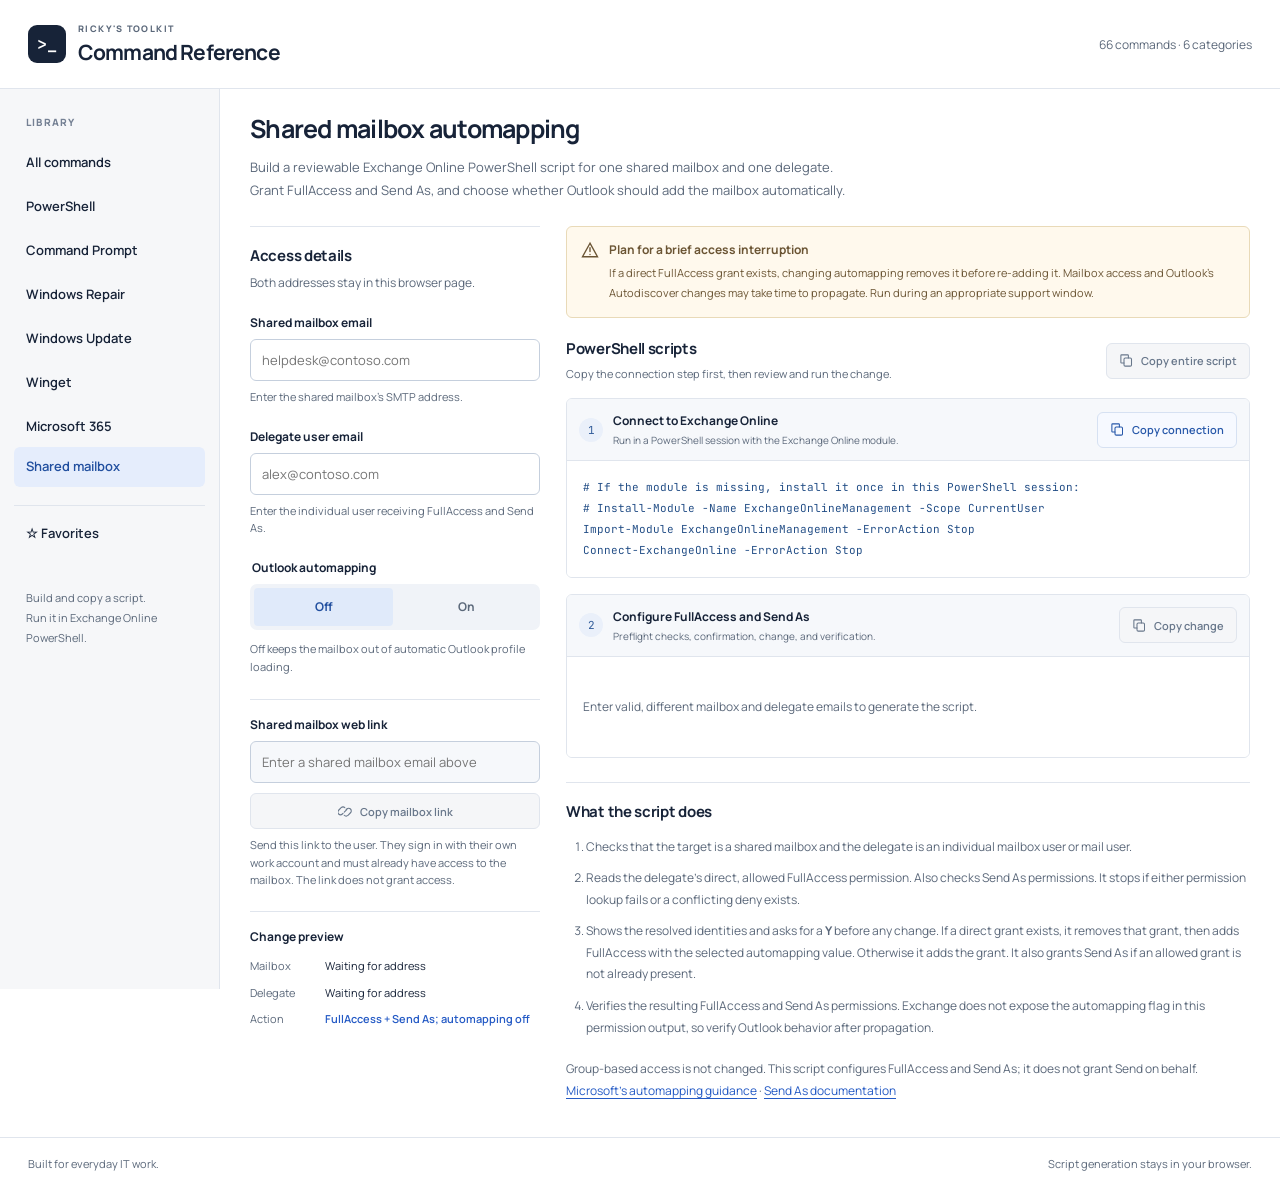
==== commit 42f08b18: "Shared Mailbox Updated to include a cloud link to copy" ====
--- a/shared-mailbox-automapping.html
+++ b/shared-mailbox-automapping.html
@@ -11,9 +11,9 @@
   <link rel="preconnect" href="https://fonts.gstatic.com" crossorigin>
   <link href="https://fonts.googleapis.com/css2?family=JetBrains+Mono:wght@400;600&family=Manrope:wght@400;500;600;700;800&display=swap" rel="stylesheet">
   <link rel="stylesheet" href="styles.css?v=7239e7bd9263">
-  <link rel="stylesheet" href="mailbox.css?v=4a0f2095b883">
+  <link rel="stylesheet" href="mailbox.css?v=8784d8767bb6">
   <script src="commands.js?v=1d3e3747048d" defer></script>
-  <script src="mailbox.js?v=ee0832e4cbb3" defer></script>
+  <script src="mailbox.js?v=f9197e601e66" defer></script>
 </head>
 <body class="mailbox-page">
   <a class="skip-link" href="#mailboxTool">Skip to mailbox tool</a>
@@ -34,6 +34,12 @@
         <div class="field"><label class="field-label" for="mailbox">Shared mailbox email</label><input class="text-input" id="mailbox" type="email" inputmode="email" autocomplete="off" spellcheck="false" placeholder="helpdesk@contoso.com" aria-describedby="mailbox-hint" required><p class="hint" id="mailbox-hint">Enter the shared mailbox’s SMTP address.</p></div>
         <div class="field"><label class="field-label" for="delegate">Delegate user email</label><input class="text-input" id="delegate" type="email" inputmode="email" autocomplete="off" spellcheck="false" placeholder="alex@contoso.com" aria-describedby="delegate-hint" required><p class="hint" id="delegate-hint">Enter the individual user receiving FullAccess and Send As.</p></div>
         <fieldset><legend>Outlook automapping</legend><div class="segmented"><label><input type="radio" name="automapping" value="false" checked><span>Off</span></label><label><input type="radio" name="automapping" value="true"><span>On</span></label></div><p class="choice-note" id="choice-note">Off keeps the mailbox out of automatic Outlook profile loading.</p></fieldset>
+        <div class="mailbox-link">
+          <label class="field-label" for="mailbox-web-link">Shared mailbox web link</label>
+          <input class="text-input" id="mailbox-web-link" type="text" readonly placeholder="Enter a shared mailbox email above" aria-describedby="mailbox-link-hint" spellcheck="false">
+          <button class="button" id="copy-mailbox-link" type="button" disabled><svg viewBox="0 0 24 24" fill="none" stroke="currentColor" stroke-width="1.7" aria-hidden="true"><path d="m10 13 4-4m-6 6-1 1a4 4 0 0 1-6-6l4-4a4 4 0 0 1 6 0m2 3 1-1a4 4 0 0 1 6 6l-4 4a4 4 0 0 1-6 0" stroke-linecap="round"/></svg>Copy mailbox link</button>
+          <p class="hint" id="mailbox-link-hint">Send this link to the user. They sign in with their own work account and must already have access to the mailbox. The link does not grant access.</p>
+        </div>
         <div class="summary" aria-live="polite"><p class="summary-title">Change preview</p><dl><div><dt>Mailbox</dt><dd id="summary-mailbox">Waiting for address</dd></div><div><dt>Delegate</dt><dd id="summary-delegate">Waiting for address</dd></div><div><dt>Action</dt><dd id="summary-action">FullAccess + Send As; automapping off</dd></div></dl></div>
       </section>
       <section class="outputs" aria-labelledby="scripts-title">
--- a/mailbox.css
+++ b/mailbox.css
@@ -61,3 +61,8 @@
 @media(max-width:1150px) { .mailbox-workspace { grid-template-columns:1fr; gap:22px; } .mailbox-tool .form-panel { position:static; display:grid; grid-template-columns:1fr 1fr; column-gap:22px; } .mailbox-tool .form-panel>header,.mailbox-tool .summary { grid-column:1/-1; } .mailbox-tool .summary dl { grid-template-columns:1fr 1fr; } }
 @media(max-width:700px) { .tool-category { margin:0 0 22px; } .site-title { font-size:18px; } .mailbox-tool .tool-title { font-size:22px; } .mailbox-tool .script-head p { display:none; } }
 @media(max-width:480px) { .mailbox-tool .form-panel { display:block; } .mailbox-tool .summary dl { grid-template-columns:1fr; } .mailbox-tool .text-input { font-size:16px; min-height:44px; } .mailbox-tool .button { min-height:44px; } .mailbox-tool .script-head { flex-wrap:wrap; } .mailbox-tool .script-head .button { margin-left:34px; } }
+
+/* Shared mailbox browser link, using the command library controls. */
+.mailbox-tool .mailbox-link { grid-column:1/-1; min-width:0; margin-top:22px; padding-top:16px; border-top:1px solid var(--border); }
+.mailbox-tool .mailbox-link .button { width:100%; margin-top:10px; }
+.mailbox-tool .mailbox-link .text-input { background:#f6f8fb; }
